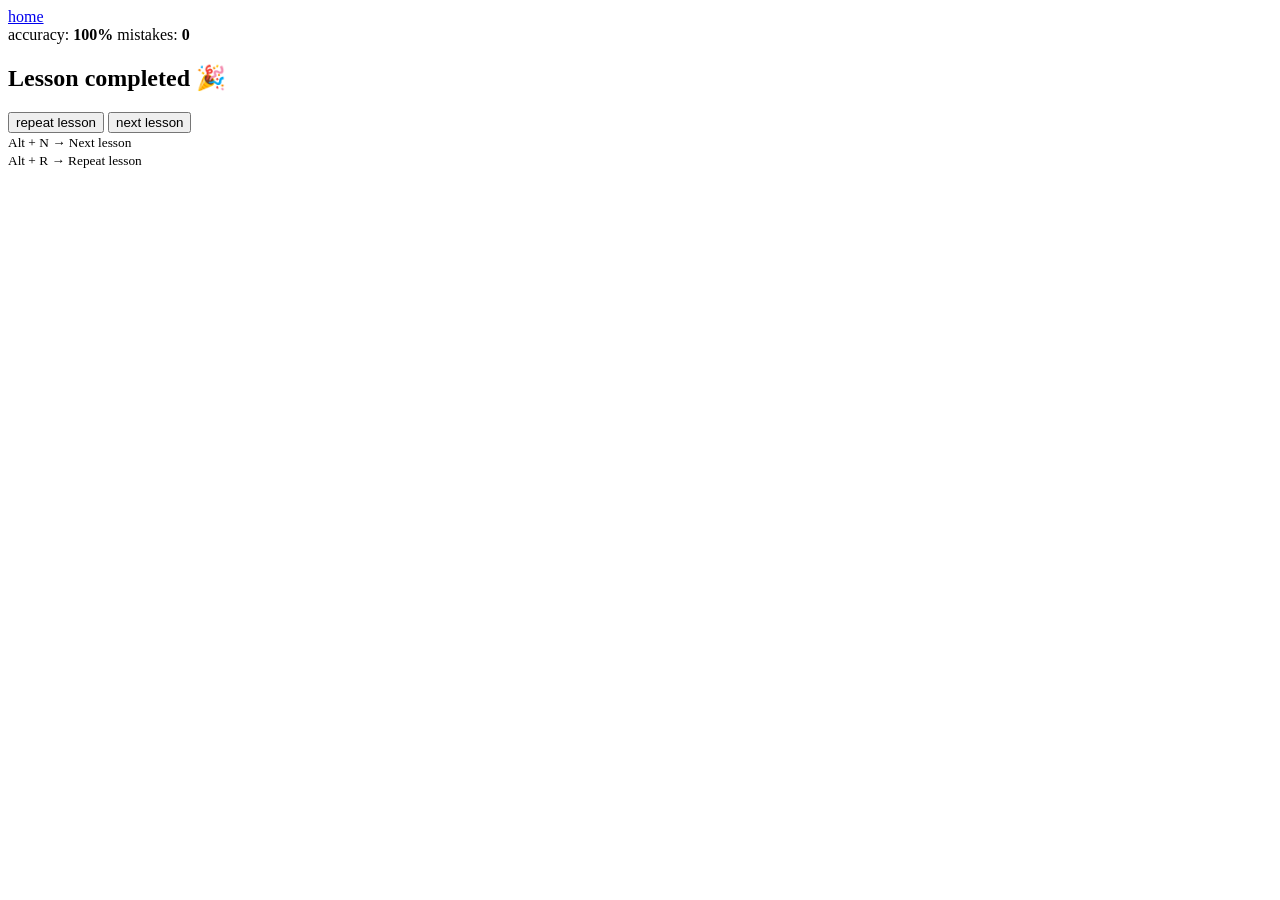
==== practice.html @ bdc87669 "Initial website upload" ====
<!DOCTYPE html>
<html lang="en">
<head>
  <meta charset="UTF-8" />
  <title>Practice · itachiType</title>
  <link rel="stylesheet" href="css/practice.css" />
</head>
<body>

<a href="index.html" class="home-btn">home</a>

<div class="container">

  <aside class="lessons" id="lessonList"></aside>

  <main class="practice">
    <div class="lesson-title" id="lessonTitle"></div>

    <div class="typing-box" id="typingText"></div>

    <div class="stats">
      <span>accuracy: <b id="accuracy">100%</b></span>
      <span>mistakes: <b id="mistakes">0</b></span>
    </div>
  </main>

</div>

<!-- POPUP -->
<div class="popup" id="popup">
  <div class="popup-box">
    <h2>Lesson completed 🎉</h2>
    <div class="popup-actions">
      <button id="repeat">repeat lesson</button>
      <button id="next">next lesson</button>
      <div class="shortcuts">
  <small>Alt + N → Next lesson</small><br>
  <small>Alt + R → Repeat lesson</small>
</div>
    </div>
  </div>
</div>

<script src="js/practice.js"></script>
</body>
</html>
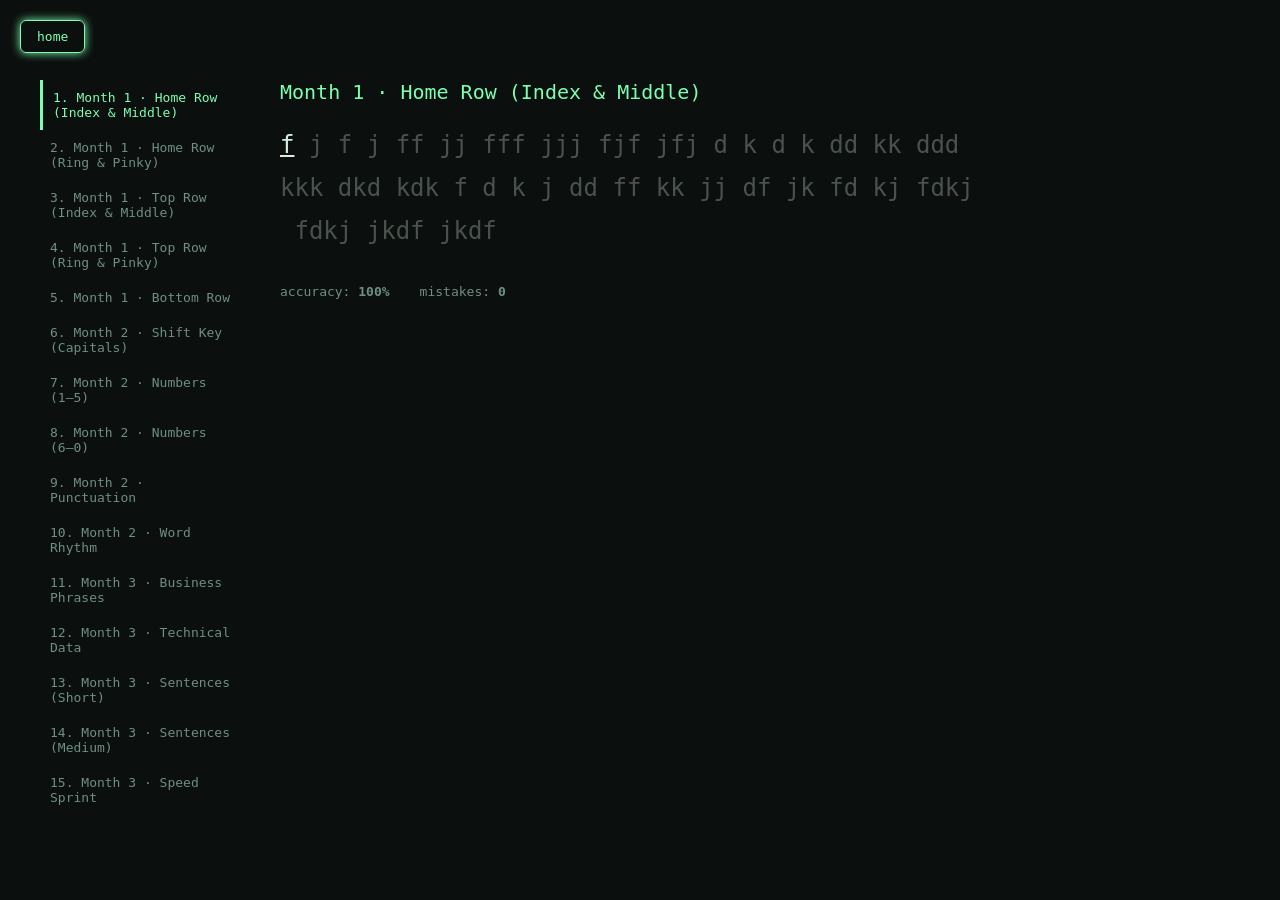
==== commit 67ff70d4: "Add files via upload" ====
--- a/practice.html
+++ b/practice.html
@@ -3,7 +3,7 @@
 <head>
   <meta charset="UTF-8" />
   <title>Practice · itachiType</title>
-  <link rel="stylesheet" href="css/practice.css" />
+  <link rel="stylesheet" href="practice.css" />
 </head>
 <body>
 
@@ -41,6 +41,6 @@
   </div>
 </div>
 
-<script src="js/practice.js"></script>
+<script src="practice.js"></script>
 </body>
 </html>
--- a/practice.css
+++ b/practice.css
@@ -0,0 +1,136 @@
+:root {
+  --accent: #7cffb2;
+  --bg: #0b0f0d;
+  --text: #d7eede;
+  --muted: #6f8f80;
+}
+
+* {
+  box-sizing: border-box;
+  font-family: monospace;
+}
+
+body {
+  margin: 0;
+  background: var(--bg);
+  color: var(--text);
+}
+
+.home-btn {
+  position: fixed;
+  top: 20px;
+  left: 20px;
+  padding: 8px 16px;
+  border: 1px solid var(--accent);
+  color: var(--accent);
+  text-decoration: none;
+  border-radius: 6px;
+  box-shadow: 0 0 10px var(--accent);
+}
+
+.container {
+  display: flex;
+  height: 100vh;
+  padding: 80px 40px;
+  gap: 40px;
+}
+
+.lessons {
+  width: 200px;
+  overflow-y: auto;
+}
+
+.lesson {
+  padding: 10px;
+  color: var(--muted);
+  cursor: pointer;
+}
+
+.lesson.active {
+  color: var(--accent);
+  border-left: 3px solid var(--accent);
+}
+
+.practice {
+  flex: 1;
+}
+
+.lesson-title {
+  font-size: 20px;
+  margin-bottom: 20px;
+  color: var(--accent);
+}
+
+.typing-box {
+  font-size: 24px;
+  line-height: 1.8;
+  max-width: 700px;
+}
+
+.typing-box span {
+  opacity: .3;
+}
+
+.typing-box span.active {
+  opacity: 1;
+  text-decoration: underline;
+}
+
+.typing-box span.correct {
+  color: var(--accent);
+  opacity: 1;
+}
+
+.typing-box span.wrong {
+  color: #ff6b6b;
+  opacity: 1;
+}
+
+.stats {
+  margin-top: 30px;
+  color: var(--muted);
+  display: flex;
+  gap: 30px;
+}
+
+/* POPUP */
+.popup {
+  position: fixed;
+  inset: 0;
+  background: rgba(0,0,0,.7);
+  display: none;
+  align-items: center;
+  justify-content: center;
+}
+
+.popup-box {
+  border: 1px solid var(--accent);
+  padding: 30px;
+  text-align: center;
+  box-shadow: 0 0 25px var(--accent);
+}
+
+.popup-actions {
+  margin-top: 20px;
+  display: flex;
+  gap: 20px;
+  justify-content: center;
+}
+
+.popup button {
+  background: transparent;
+  border: 1px solid var(--accent);
+  color: var(--accent);
+  padding: 8px 16px;
+  cursor: pointer;
+}
+/* VISIBLE SPACE FIX */
+.typing-box span.space {
+  display: inline-block;
+  min-width: 12px;
+}
+
+.typing-box span.space.wrong {
+  border: 1px solid #ff6b6b;
+  background: rgba(255,107,107,0.15);
+}
